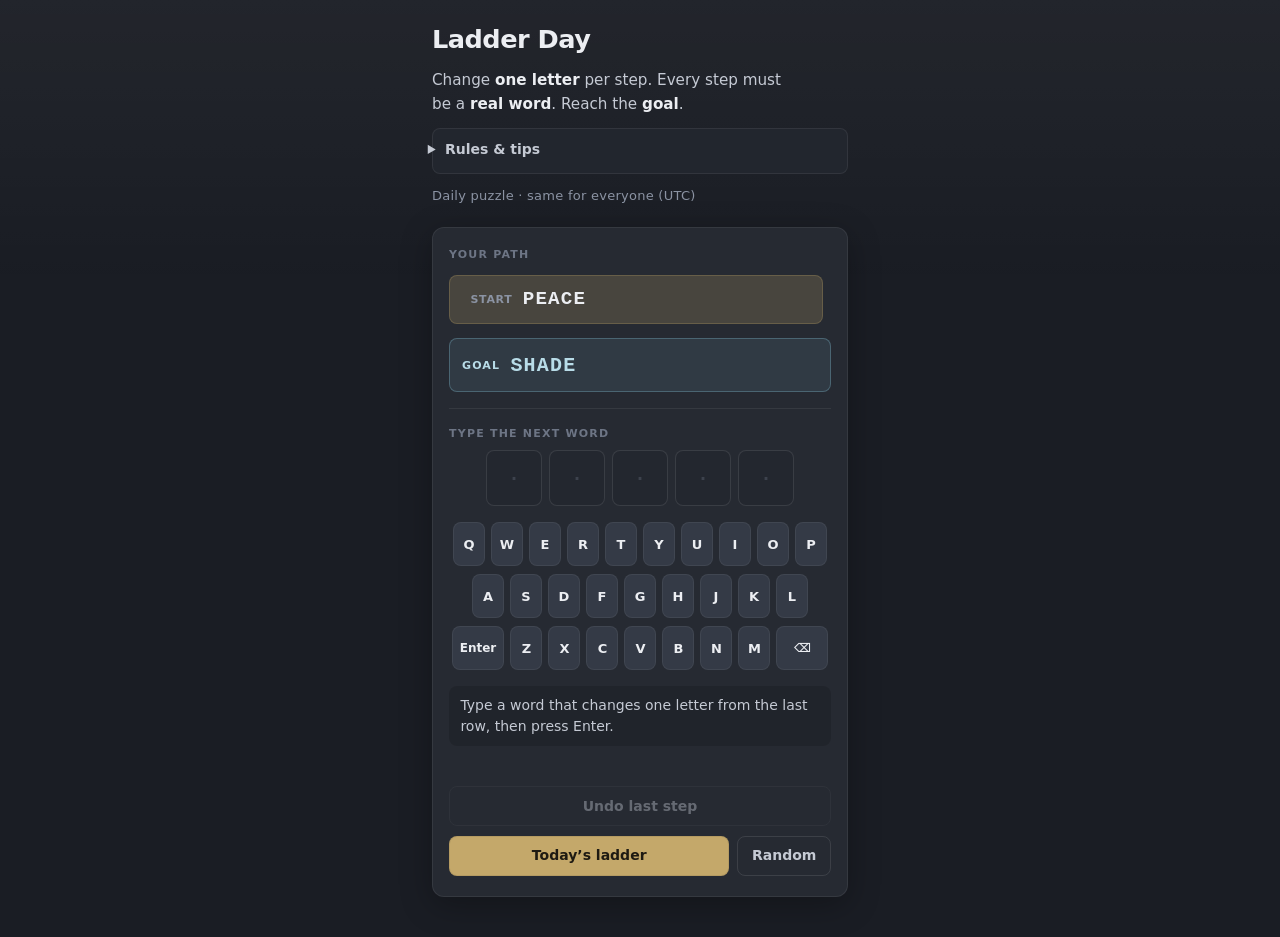
==== ladderday/index.html @ f809f384 "ladderday" ====
<!DOCTYPE html>
<html lang="en">
  <head>
    <meta charset="UTF-8" />
    <meta name="viewport" content="width=device-width, initial-scale=1" />
    <meta
      name="description"
      content="Ladder Day: change one letter at a time from a start word to a goal word — every step must be a real word."
    />
    <title>Ladder Day</title>
    <link rel="stylesheet" href="css/style.css" />
  </head>
  <body>
    <main>
      <header class="page-header">
        <h1>Ladder Day</h1>
        <p class="lede">Change <strong>one letter</strong> per step. Every step must be a <strong>real word</strong>. Reach the <strong>goal</strong>.</p>
        <details class="rules-details">
          <summary>Rules &amp; tips</summary>
          <ul>
            <li>Each new word must differ from the one above in <strong>exactly one</strong> position.</li>
            <li>Words must appear in this site’s word list (Enter checks that).</li>
            <li>You can’t reuse a word already in your ladder. Use <strong>Undo</strong> if you need to back up.</li>
          </ul>
        </details>
        <p id="mode-label" class="mode" aria-live="polite"></p>
      </header>

      <section class="panel" aria-label="Ladder puzzle">
        <div class="panel-section">
          <h2 class="section-label">Your path</h2>
          <div id="ladder-rows" class="ladder-rows" aria-label="Words played so far"></div>
        </div>

        <div id="goal-banner" class="goal-banner" aria-label="Goal word"></div>

        <div class="panel-section input-section">
          <h2 class="section-label">Type the next word</h2>
          <div id="current-row" class="row current-wrap" role="group" aria-label="Current typing"></div>
          <div id="keyboard" class="keyboard" aria-label="On-screen keyboard"></div>
        </div>

        <p id="status" class="status" role="status" aria-live="polite"></p>
        <p id="par-note" class="par-note" aria-live="polite"></p>

        <div class="actions">
          <button type="button" id="btn-undo" class="secondary">Undo last step</button>
          <div class="actions-row">
            <button type="button" id="btn-today" class="primary">Today’s ladder</button>
            <button type="button" id="btn-practice" class="secondary tight">Random</button>
          </div>
        </div>
      </section>
    </main>
    <script type="module" src="js/app.js"></script>
  </body>
</html>
---- ladderday/css/style.css ----
:root {
  /* Calmer, paper-on-desk feel — less pure black, less neon */
  --bg: #1a1d24;
  --bg-elevated: #22262e;
  --panel: #262a32;
  --panel-border: rgba(255, 255, 255, 0.07);
  --text: #eceef2;
  --text-soft: #c5cad4;
  --muted: #8b93a3;
  --muted-faint: #6d7585;
  --accent: #c4a86a;
  --accent-hover: #d4b87a;
  --accent-muted: rgba(196, 168, 106, 0.22);
  --goal-bg: rgba(125, 180, 200, 0.12);
  --goal-border: rgba(125, 180, 200, 0.35);
  --goal-text: #b8dce8;
  --success: #8fd4a2;
  --row-stripe: rgba(255, 255, 255, 0.03);
  --cell-border: rgba(255, 255, 255, 0.1);
  --cell-fill: #2e333d;
  --cell-empty: #23272f;
  --key-bg: #343a46;
  --key-bg-hover: #3d4452;
  --font: system-ui, -apple-system, "Segoe UI", Roboto, "Helvetica Neue", Arial, sans-serif;
  --mono: "SF Mono", ui-monospace, "Cascadia Code", "Source Code Pro", monospace;
  --radius: 12px;
  --radius-sm: 8px;
  --shadow: 0 8px 32px rgba(0, 0, 0, 0.28);
}

*,
*::before,
*::after {
  box-sizing: border-box;
}

html {
  -webkit-text-size-adjust: 100%;
}

body {
  margin: 0;
  min-height: 100vh;
  min-height: 100dvh;
  font-family: var(--font);
  font-size: 1rem;
  line-height: 1.55;
  background: var(--bg);
  color: var(--text);
  padding-bottom: env(safe-area-inset-bottom, 0);
}

/* Subtle top wash only — easier on eyes than a strong radial */
body::before {
  content: "";
  position: fixed;
  inset: 0;
  background: linear-gradient(180deg, rgba(255, 255, 255, 0.04) 0%, transparent 32%);
  pointer-events: none;
  z-index: -1;
}

body.game-won .status {
  color: var(--success);
  font-weight: 600;
}

main {
  max-width: 28rem;
  margin: 0 auto;
  padding: 1.25rem max(1rem, env(safe-area-inset-left)) 2.5rem max(1rem, env(safe-area-inset-right));
}

.page-header {
  margin-bottom: 1.35rem;
}

.page-header h1 {
  font-size: clamp(1.35rem, 4vw, 1.6rem);
  font-weight: 700;
  letter-spacing: -0.02em;
  margin: 0 0 0.5rem;
  color: var(--text);
}

.lede {
  margin: 0;
  font-size: 0.95rem;
  color: var(--text-soft);
  line-height: 1.6;
  max-width: 38ch;
}

.lede strong {
  color: var(--text);
  font-weight: 600;
}

.rules-details {
  margin-top: 0.75rem;
  border-radius: var(--radius-sm);
  border: 1px solid var(--panel-border);
  background: var(--bg-elevated);
  padding: 0.35rem 0.75rem 0.5rem;
  font-size: 0.875rem;
  color: var(--muted);
}

.rules-details summary {
  cursor: pointer;
  font-weight: 600;
  color: var(--text-soft);
  padding: 0.25rem 0;
  list-style-position: outside;
}

.rules-details summary:hover {
  color: var(--text);
}

.rules-details[open] summary {
  margin-bottom: 0.35rem;
  border-bottom: 1px solid var(--panel-border);
  padding-bottom: 0.45rem;
}

.rules-details ul {
  margin: 0.4rem 0 0.35rem;
  padding-left: 1.15rem;
  line-height: 1.55;
}

.rules-details li {
  margin-bottom: 0.35rem;
}

.rules-details strong {
  color: var(--text-soft);
  font-weight: 600;
}

.mode {
  margin: 0.75rem 0 0;
  font-size: 0.8125rem;
  color: var(--muted);
  font-weight: 500;
  letter-spacing: 0.02em;
}

.panel {
  background: var(--panel);
  border-radius: var(--radius);
  padding: 1.1rem 1rem 1.25rem;
  border: 1px solid var(--panel-border);
  box-shadow: var(--shadow);
}

.panel-section {
  margin-bottom: 0.25rem;
}

.panel-section + .goal-banner {
  margin-top: 0.5rem;
}

.section-label {
  margin: 0 0 0.5rem;
  font-size: 0.6875rem;
  font-weight: 600;
  text-transform: uppercase;
  letter-spacing: 0.11em;
  color: var(--muted-faint);
}

.ladder-rows {
  display: flex;
  flex-direction: column;
  gap: 4px;
  max-height: min(42vh, 16rem);
  overflow-y: auto;
  padding: 4px 2px 6px 0;
  scrollbar-gutter: stable;
  -webkit-overflow-scrolling: touch;
}

.ladder-rows::-webkit-scrollbar {
  width: 6px;
}
.ladder-rows::-webkit-scrollbar-thumb {
  background: rgba(255, 255, 255, 0.12);
  border-radius: 4px;
}

.ladder-row {
  display: grid;
  grid-template-columns: 3.25rem 1fr;
  align-items: center;
  gap: 0.65rem;
  padding: 0.55rem 0.65rem;
  border-radius: var(--radius-sm);
  background: var(--row-stripe);
  border: 1px solid transparent;
}

.ladder-row:nth-child(even) {
  background: rgba(255, 255, 255, 0.02);
}

.ladder-row.start-row {
  border-color: rgba(196, 168, 106, 0.25);
  background: var(--accent-muted);
}

.row-label {
  font-size: 0.6875rem;
  font-weight: 600;
  text-transform: uppercase;
  letter-spacing: 0.06em;
  color: var(--muted);
  text-align: right;
}

.row-word {
  font-family: var(--mono);
  font-weight: 600;
  font-size: clamp(1.05rem, 3.8vw, 1.2rem);
  letter-spacing: 0.06em;
  color: var(--text);
  font-variant-numeric: tabular-nums;
}

.goal-banner {
  display: grid;
  grid-template-columns: auto 1fr;
  align-items: center;
  gap: 0.65rem;
  margin-bottom: 1rem;
  padding: 0.65rem 0.75rem;
  border-radius: var(--radius-sm);
  background: var(--goal-bg);
  border: 1px solid var(--goal-border);
}

.goal-banner.hidden {
  display: none;
}

.goal-label {
  font-size: 0.6875rem;
  text-transform: uppercase;
  letter-spacing: 0.1em;
  color: var(--goal-text);
  font-weight: 700;
}

.goal-word {
  font-family: var(--mono);
  font-weight: 700;
  font-size: clamp(1.1rem, 3.8vw, 1.25rem);
  letter-spacing: 0.06em;
  color: var(--goal-text);
}

.input-section {
  margin-top: 0.25rem;
  padding-top: 1rem;
  border-top: 1px solid var(--panel-border);
}

.row {
  display: flex;
  gap: 7px;
  justify-content: center;
  flex-wrap: nowrap;
}

.cell {
  width: clamp(48px, 11vw, 56px);
  height: clamp(48px, 11vw, 56px);
  border-radius: var(--radius-sm);
  border: 1px solid var(--cell-border);
  display: flex;
  align-items: center;
  justify-content: center;
  font-family: var(--mono);
  font-size: clamp(1.05rem, 4vw, 1.3rem);
  font-weight: 600;
  text-transform: uppercase;
  user-select: none;
  background: var(--cell-fill);
  color: var(--text);
}

.cell.empty {
  background: var(--cell-empty);
  color: var(--muted-faint);
}

.cell.empty::after {
  content: "·";
  font-size: 1.25rem;
  opacity: 0.35;
}

.keyboard {
  margin-top: 1rem;
  display: flex;
  flex-direction: column;
  gap: 8px;
}

.kbd-row {
  display: flex;
  gap: 6px;
  justify-content: center;
  flex-wrap: wrap;
}

.kbd-key {
  min-width: 2rem;
  min-height: 2.75rem;
  padding: 0 0.45rem;
  border: 1px solid rgba(255, 255, 255, 0.06);
  border-radius: var(--radius-sm);
  background: var(--key-bg);
  color: var(--text);
  font-family: var(--font);
  font-size: 0.8125rem;
  font-weight: 600;
  cursor: pointer;
  text-transform: uppercase;
}

.kbd-key:hover {
  background: var(--key-bg-hover);
}

.kbd-key:focus {
  outline: none;
}

.kbd-key:focus-visible {
  outline: 2px solid var(--accent);
  outline-offset: 2px;
}

.kbd-key:active {
  transform: translateY(1px);
}

.kbd-key.wide {
  min-width: 3.25rem;
  font-size: 0.75rem;
  text-transform: none;
}

@media (prefers-reduced-motion: reduce) {
  .kbd-key:active {
    transform: none;
  }
}

.status {
  min-height: 2.75rem;
  margin: 1rem 0 0;
  padding: 0.5rem 0.65rem;
  font-size: 0.875rem;
  line-height: 1.5;
  color: var(--text-soft);
  background: rgba(0, 0, 0, 0.15);
  border-radius: var(--radius-sm);
  border: 1px solid transparent;
}

.par-note {
  margin: 0.5rem 0 0;
  font-size: 0.8125rem;
  color: var(--muted);
  min-height: 1.25em;
  line-height: 1.45;
}

.actions {
  display: flex;
  flex-direction: column;
  gap: 10px;
  margin-top: 1rem;
}

.actions-row {
  display: flex;
  gap: 8px;
}

.actions-row .primary {
  flex: 1;
}

.actions button {
  padding: 0.65rem 0.85rem;
  border-radius: var(--radius-sm);
  border: 1px solid transparent;
  font-family: var(--font);
  font-weight: 600;
  font-size: 0.875rem;
  cursor: pointer;
  line-height: 1.2;
}

.actions button.primary {
  background: var(--accent);
  color: #1e1a12;
  border-color: rgba(0, 0, 0, 0.08);
}

.actions button.primary:hover {
  background: var(--accent-hover);
}

.actions button.secondary {
  background: transparent;
  color: var(--text-soft);
  border-color: var(--cell-border);
}

.actions button.secondary:hover {
  background: rgba(255, 255, 255, 0.05);
  color: var(--text);
}

.actions button.secondary.tight {
  flex: 0 0 auto;
  min-width: 5.5rem;
}

.actions button:focus-visible {
  outline: 2px solid var(--goal-text);
  outline-offset: 2px;
}

.actions button:disabled {
  opacity: 0.4;
  cursor: not-allowed;
}
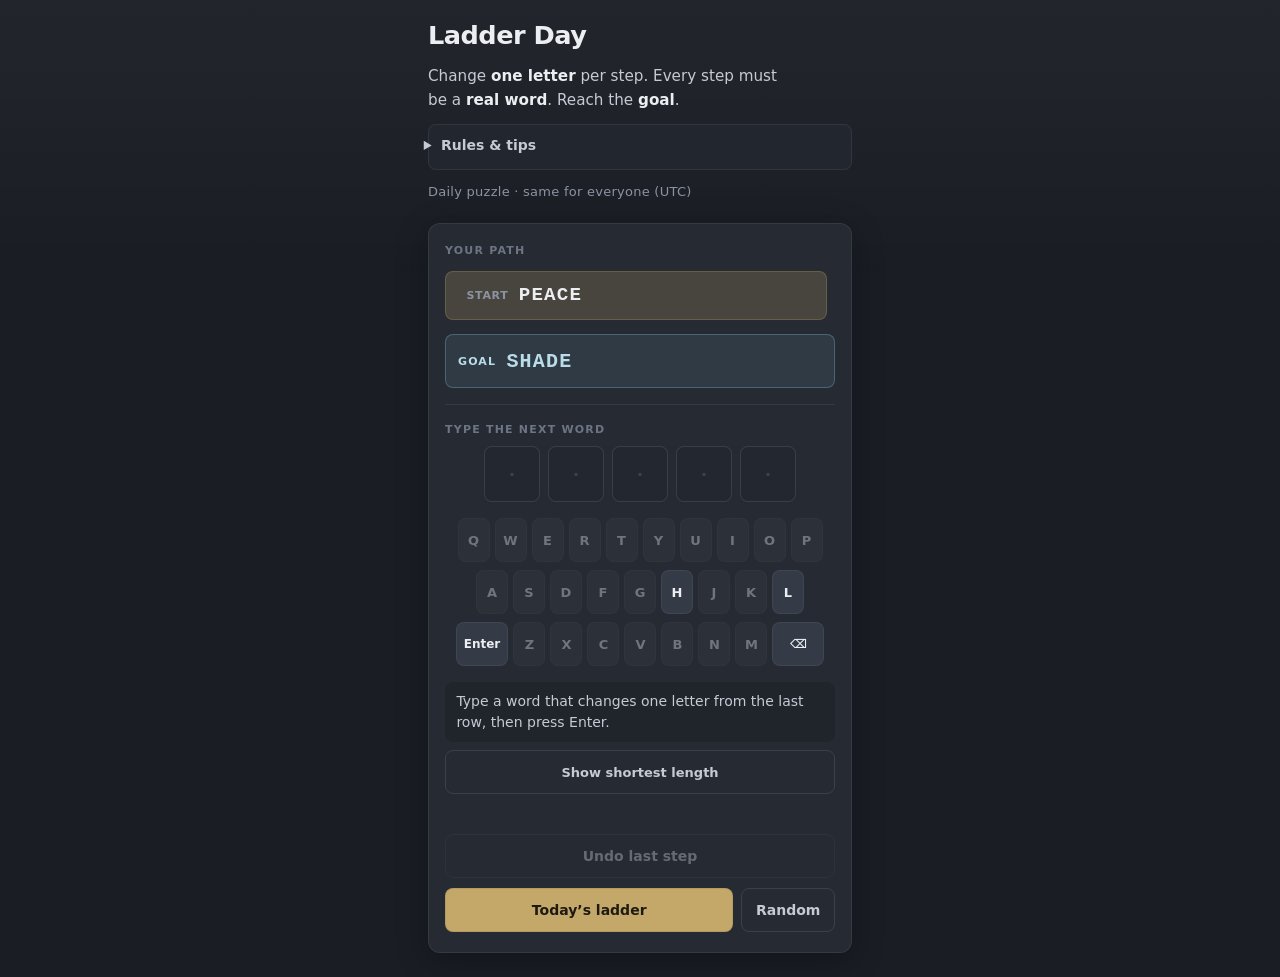
==== commit b9a42f3f: "Improve Ladder Day UX and mobile layout. Add status tones, goal banner on win, ladder auto-scroll, H" ====
--- a/ladderday/index.html
+++ b/ladderday/index.html
@@ -2,7 +2,12 @@
 <html lang="en">
   <head>
     <meta charset="UTF-8" />
-    <meta name="viewport" content="width=device-width, initial-scale=1" />
+    <meta
+      name="viewport"
+      content="width=device-width, initial-scale=1, viewport-fit=cover"
+    />
+    <meta name="theme-color" content="#1a1d24" />
+    <meta name="color-scheme" content="dark" />
     <meta
       name="description"
       content="Ladder Day: change one letter at a time from a start word to a goal word — every step must be a real word."
@@ -35,15 +40,20 @@
         <div id="goal-banner" class="goal-banner" aria-label="Goal word"></div>
 
         <div class="panel-section input-section">
-          <h2 class="section-label">Type the next word</h2>
+          <h2 id="typing-heading" class="section-label" tabindex="-1">Type the next word</h2>
           <div id="current-row" class="row current-wrap" role="group" aria-label="Current typing"></div>
           <div id="keyboard" class="keyboard" aria-label="On-screen keyboard"></div>
         </div>
 
         <p id="status" class="status" role="status" aria-live="polite"></p>
+
+        <div class="par-hint-row">
+          <button type="button" id="btn-par-hint" class="ghost-btn">Show shortest length</button>
+        </div>
         <p id="par-note" class="par-note" aria-live="polite"></p>
 
         <div class="actions">
+          <button type="button" id="btn-copy" class="secondary hidden">Copy result</button>
           <button type="button" id="btn-undo" class="secondary">Undo last step</button>
           <div class="actions-row">
             <button type="button" id="btn-today" class="primary">Today’s ladder</button>
--- a/ladderday/css/style.css
+++ b/ladderday/css/style.css
@@ -15,6 +15,11 @@
   --goal-border: rgba(125, 180, 200, 0.35);
   --goal-text: #b8dce8;
   --success: #8fd4a2;
+  --success-muted: rgba(143, 212, 162, 0.18);
+  --error: #f0a0a8;
+  --error-muted: rgba(240, 160, 168, 0.12);
+  --progress: #9ec5f0;
+  --progress-muted: rgba(158, 197, 240, 0.14);
   --row-stripe: rgba(255, 255, 255, 0.03);
   --cell-border: rgba(255, 255, 255, 0.1);
   --cell-fill: #2e333d;
@@ -36,6 +41,7 @@
 
 html {
   -webkit-text-size-adjust: 100%;
+  text-size-adjust: 100%;
 }
 
 body {
@@ -48,6 +54,9 @@
   background: var(--bg);
   color: var(--text);
   padding-bottom: env(safe-area-inset-bottom, 0);
+  overflow-x: hidden;
+  -webkit-tap-highlight-color: rgba(255, 255, 255, 0.06);
+  color-scheme: dark;
 }
 
 /* Subtle top wash only — easier on eyes than a strong radial */
@@ -60,15 +69,17 @@
   z-index: -1;
 }
 
-body.game-won .status {
-  color: var(--success);
-  font-weight: 600;
+body.game-won .input-section {
+  opacity: 0.58;
+  pointer-events: none;
 }
 
 main {
+  width: 100%;
   max-width: 28rem;
   margin: 0 auto;
-  padding: 1.25rem max(1rem, env(safe-area-inset-left)) 2.5rem max(1rem, env(safe-area-inset-right));
+  padding: max(1rem, env(safe-area-inset-top)) max(0.75rem, env(safe-area-inset-left))
+    max(1.5rem, env(safe-area-inset-bottom)) max(0.75rem, env(safe-area-inset-right));
 }
 
 .page-header {
@@ -153,6 +164,8 @@
   padding: 1.1rem 1rem 1.25rem;
   border: 1px solid var(--panel-border);
   box-shadow: var(--shadow);
+  width: 100%;
+  max-width: 100%;
 }
 
 .panel-section {
@@ -170,17 +183,29 @@
   text-transform: uppercase;
   letter-spacing: 0.11em;
   color: var(--muted-faint);
+}
+
+#typing-heading:focus {
+  outline: none;
+}
+
+#typing-heading:focus-visible {
+  outline: 2px solid var(--accent);
+  outline-offset: 3px;
+  border-radius: 4px;
 }
 
 .ladder-rows {
   display: flex;
   flex-direction: column;
   gap: 4px;
-  max-height: min(42vh, 16rem);
+  max-height: min(40vh, 16rem);
   overflow-y: auto;
+  overflow-x: hidden;
   padding: 4px 2px 6px 0;
   scrollbar-gutter: stable;
   -webkit-overflow-scrolling: touch;
+  overscroll-behavior: contain;
 }
 
 .ladder-rows::-webkit-scrollbar {
@@ -211,6 +236,11 @@
   background: var(--accent-muted);
 }
 
+.ladder-row--goal-done {
+  border-color: rgba(143, 212, 162, 0.35);
+  background: var(--success-muted);
+}
+
 .row-label {
   font-size: 0.6875rem;
   font-weight: 600;
@@ -227,11 +257,13 @@
   letter-spacing: 0.06em;
   color: var(--text);
   font-variant-numeric: tabular-nums;
+  overflow-wrap: anywhere;
+  min-width: 0;
 }
 
 .goal-banner {
   display: grid;
-  grid-template-columns: auto 1fr;
+  grid-template-columns: auto minmax(0, 1fr);
   align-items: center;
   gap: 0.65rem;
   margin-bottom: 1rem;
@@ -239,10 +271,24 @@
   border-radius: var(--radius-sm);
   background: var(--goal-bg);
   border: 1px solid var(--goal-border);
+  min-width: 0;
 }
 
 .goal-banner.hidden {
   display: none;
+}
+
+.goal-banner--done {
+  background: var(--success-muted);
+  border-color: rgba(143, 212, 162, 0.45);
+}
+
+.goal-banner--done .goal-label {
+  color: var(--success);
+}
+
+.goal-banner--done .goal-word {
+  color: var(--text);
 }
 
 .goal-label {
@@ -259,6 +305,8 @@
   font-size: clamp(1.1rem, 3.8vw, 1.25rem);
   letter-spacing: 0.06em;
   color: var(--goal-text);
+  overflow-wrap: anywhere;
+  min-width: 0;
 }
 
 .input-section {
@@ -269,21 +317,28 @@
 
 .row {
   display: flex;
-  gap: 7px;
+  width: 100%;
+  max-width: 100%;
+  gap: clamp(4px, 1.8vw, 8px);
   justify-content: center;
   flex-wrap: nowrap;
+  box-sizing: border-box;
 }
 
 .cell {
-  width: clamp(48px, 11vw, 56px);
-  height: clamp(48px, 11vw, 56px);
+  flex: 1 1 0;
+  min-width: 0;
+  width: 0;
+  aspect-ratio: 1;
+  max-width: 3.5rem;
+  max-height: 3.5rem;
   border-radius: var(--radius-sm);
   border: 1px solid var(--cell-border);
   display: flex;
   align-items: center;
   justify-content: center;
   font-family: var(--mono);
-  font-size: clamp(1.05rem, 4vw, 1.3rem);
+  font-size: clamp(0.95rem, 5.2vw, 1.25rem);
   font-weight: 600;
   text-transform: uppercase;
   user-select: none;
@@ -300,6 +355,12 @@
   content: "·";
   font-size: 1.25rem;
   opacity: 0.35;
+}
+
+.cell--diff {
+  border-color: rgba(240, 160, 168, 0.55);
+  background: var(--error-muted);
+  color: var(--error);
 }
 
 .keyboard {
@@ -307,28 +368,35 @@
   display: flex;
   flex-direction: column;
   gap: 8px;
+  width: 100%;
+  max-width: 100%;
 }
 
 .kbd-row {
   display: flex;
-  gap: 6px;
+  gap: 5px;
   justify-content: center;
-  flex-wrap: wrap;
+  flex-wrap: nowrap;
+  width: 100%;
+  max-width: 100%;
 }
 
 .kbd-key {
-  min-width: 2rem;
+  flex: 1 1 1.5rem;
+  min-width: 0;
+  max-width: 2.65rem;
   min-height: 2.75rem;
-  padding: 0 0.45rem;
+  padding: 0 0.2rem;
   border: 1px solid rgba(255, 255, 255, 0.06);
   border-radius: var(--radius-sm);
   background: var(--key-bg);
   color: var(--text);
   font-family: var(--font);
-  font-size: 0.8125rem;
+  font-size: clamp(0.7rem, 3.2vw, 0.8125rem);
   font-weight: 600;
   cursor: pointer;
   text-transform: uppercase;
+  touch-action: manipulation;
 }
 
 .kbd-key:hover {
@@ -349,15 +417,20 @@
 }
 
 .kbd-key.wide {
-  min-width: 3.25rem;
-  font-size: 0.75rem;
+  flex: 1.35 1 3rem;
+  max-width: 4.5rem;
+  min-width: 2.75rem;
+  font-size: clamp(0.65rem, 2.8vw, 0.75rem);
   text-transform: none;
 }
 
-@media (prefers-reduced-motion: reduce) {
-  .kbd-key:active {
-    transform: none;
-  }
+.kbd-key--dim {
+  opacity: 0.38;
+  cursor: default;
+}
+
+.kbd-key--dim:hover {
+  background: var(--key-bg);
 }
 
 .status {
@@ -370,6 +443,63 @@
   background: rgba(0, 0, 0, 0.15);
   border-radius: var(--radius-sm);
   border: 1px solid transparent;
+  transition:
+    color 0.15s ease,
+    background 0.15s ease,
+    border-color 0.15s ease;
+}
+
+.status--error {
+  color: var(--error);
+  background: var(--error-muted);
+  border-color: rgba(240, 160, 168, 0.25);
+  font-weight: 500;
+}
+
+.status--success {
+  color: var(--success);
+  background: var(--success-muted);
+  border-color: rgba(143, 212, 162, 0.28);
+  font-weight: 600;
+}
+
+.status--progress {
+  color: var(--progress);
+  background: var(--progress-muted);
+  border-color: rgba(158, 197, 240, 0.22);
+}
+
+.par-hint-row {
+  margin-top: 0.5rem;
+}
+
+.ghost-btn {
+  display: inline-flex;
+  align-items: center;
+  justify-content: center;
+  width: 100%;
+  max-width: 100%;
+  min-height: 2.75rem;
+  padding: 0.5rem 0.75rem;
+  font-family: var(--font);
+  font-size: 0.8125rem;
+  font-weight: 600;
+  color: var(--text-soft);
+  background: transparent;
+  border: 1px solid var(--cell-border);
+  border-radius: var(--radius-sm);
+  cursor: pointer;
+  touch-action: manipulation;
+}
+
+.ghost-btn:hover:not(:disabled) {
+  background: rgba(255, 255, 255, 0.06);
+  color: var(--text);
+}
+
+.ghost-btn:disabled {
+  opacity: 0.55;
+  cursor: default;
 }
 
 .par-note {
@@ -380,6 +510,10 @@
   line-height: 1.45;
 }
 
+.hidden {
+  display: none !important;
+}
+
 .actions {
   display: flex;
   flex-direction: column;
@@ -405,6 +539,8 @@
   font-size: 0.875rem;
   cursor: pointer;
   line-height: 1.2;
+  min-height: 2.75rem;
+  touch-action: manipulation;
 }
 
 .actions button.primary {
@@ -431,6 +567,7 @@
 .actions button.secondary.tight {
   flex: 0 0 auto;
   min-width: 5.5rem;
+  min-height: 2.75rem;
 }
 
 .actions button:focus-visible {
@@ -442,3 +579,84 @@
   opacity: 0.4;
   cursor: not-allowed;
 }
+
+@media (min-width: 520px) {
+  .kbd-row {
+    flex-wrap: wrap;
+    justify-content: center;
+    width: auto;
+    max-width: none;
+  }
+
+  .kbd-key {
+    flex: 0 0 auto;
+    min-width: 2rem;
+    max-width: none;
+    width: auto;
+    padding: 0 0.45rem;
+    font-size: 0.8125rem;
+  }
+
+  .kbd-key.wide {
+    flex: 0 0 auto;
+    min-width: 3.25rem;
+    max-width: none;
+    font-size: 0.75rem;
+  }
+}
+
+@media (prefers-reduced-motion: reduce) {
+  .kbd-key:active {
+    transform: none;
+  }
+
+  .status {
+    transition: none;
+  }
+}
+
+/* Phones: more vertical room for ladder, slightly tighter chrome */
+@media (max-width: 480px) {
+  .ladder-rows {
+    max-height: min(36vh, 15rem);
+  }
+
+  .panel {
+    padding: 0.95rem 0.65rem 1.1rem;
+    border-radius: 10px;
+  }
+
+  .lede {
+    max-width: none;
+  }
+
+  .par-note {
+    font-size: 0.8rem;
+  }
+}
+
+/* Very narrow: keep keys on one row without overflow */
+@media (max-width: 360px) {
+  .kbd-row {
+    gap: 3px;
+  }
+
+  .kbd-key {
+    max-width: 2.35rem;
+    min-height: 2.5rem;
+    font-size: 0.68rem;
+  }
+
+  .kbd-key.wide {
+    min-width: 2.35rem;
+    max-width: 3.75rem;
+    font-size: 0.6rem;
+    padding: 0 0.15rem;
+  }
+
+  .ladder-row {
+    grid-template-columns: 2.85rem 1fr;
+    gap: 0.45rem;
+    padding: 0.5rem 0.45rem;
+  }
+}
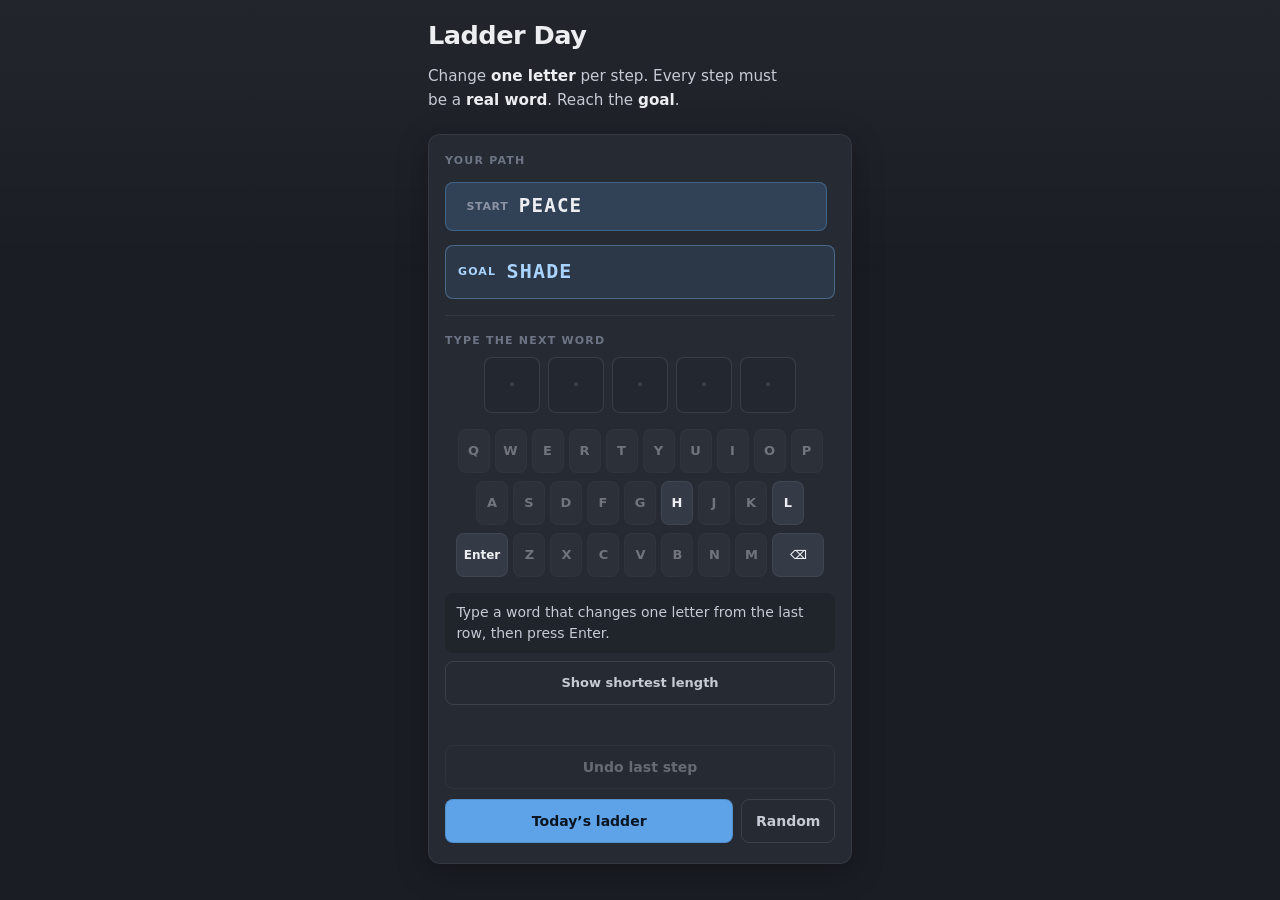
==== commit 58edf997: "Simplify Ladder Day header and switch to a blue accent. Drop Rules & tips and the daily/practice mod" ====
--- a/ladderday/index.html
+++ b/ladderday/index.html
@@ -6,7 +6,7 @@
       name="viewport"
       content="width=device-width, initial-scale=1, viewport-fit=cover"
     />
-    <meta name="theme-color" content="#1a1d24" />
+    <meta name="theme-color" content="#1e2d42" />
     <meta name="color-scheme" content="dark" />
     <meta
       name="description"
@@ -20,15 +20,6 @@
       <header class="page-header">
         <h1>Ladder Day</h1>
         <p class="lede">Change <strong>one letter</strong> per step. Every step must be a <strong>real word</strong>. Reach the <strong>goal</strong>.</p>
-        <details class="rules-details">
-          <summary>Rules &amp; tips</summary>
-          <ul>
-            <li>Each new word must differ from the one above in <strong>exactly one</strong> position.</li>
-            <li>Words must appear in this site’s word list (Enter checks that).</li>
-            <li>You can’t reuse a word already in your ladder. Use <strong>Undo</strong> if you need to back up.</li>
-          </ul>
-        </details>
-        <p id="mode-label" class="mode" aria-live="polite"></p>
       </header>
 
       <section class="panel" aria-label="Ladder puzzle">
--- a/ladderday/css/style.css
+++ b/ladderday/css/style.css
@@ -8,18 +8,19 @@
   --text-soft: #c5cad4;
   --muted: #8b93a3;
   --muted-faint: #6d7585;
-  --accent: #c4a86a;
-  --accent-hover: #d4b87a;
-  --accent-muted: rgba(196, 168, 106, 0.22);
-  --goal-bg: rgba(125, 180, 200, 0.12);
-  --goal-border: rgba(125, 180, 200, 0.35);
-  --goal-text: #b8dce8;
+  --accent: #5ea3e8;
+  --accent-hover: #7ab8f5;
+  --accent-muted: rgba(94, 163, 232, 0.2);
+  --accent-ink: #0a1522;
+  --goal-bg: rgba(94, 163, 232, 0.12);
+  --goal-border: rgba(122, 184, 245, 0.38);
+  --goal-text: #a8d4ff;
   --success: #8fd4a2;
   --success-muted: rgba(143, 212, 162, 0.18);
   --error: #f0a0a8;
   --error-muted: rgba(240, 160, 168, 0.12);
-  --progress: #9ec5f0;
-  --progress-muted: rgba(158, 197, 240, 0.14);
+  --progress: #b8d9ff;
+  --progress-muted: rgba(122, 184, 245, 0.16);
   --row-stripe: rgba(255, 255, 255, 0.03);
   --cell-border: rgba(255, 255, 255, 0.1);
   --cell-fill: #2e333d;
@@ -107,57 +108,6 @@
   font-weight: 600;
 }
 
-.rules-details {
-  margin-top: 0.75rem;
-  border-radius: var(--radius-sm);
-  border: 1px solid var(--panel-border);
-  background: var(--bg-elevated);
-  padding: 0.35rem 0.75rem 0.5rem;
-  font-size: 0.875rem;
-  color: var(--muted);
-}
-
-.rules-details summary {
-  cursor: pointer;
-  font-weight: 600;
-  color: var(--text-soft);
-  padding: 0.25rem 0;
-  list-style-position: outside;
-}
-
-.rules-details summary:hover {
-  color: var(--text);
-}
-
-.rules-details[open] summary {
-  margin-bottom: 0.35rem;
-  border-bottom: 1px solid var(--panel-border);
-  padding-bottom: 0.45rem;
-}
-
-.rules-details ul {
-  margin: 0.4rem 0 0.35rem;
-  padding-left: 1.15rem;
-  line-height: 1.55;
-}
-
-.rules-details li {
-  margin-bottom: 0.35rem;
-}
-
-.rules-details strong {
-  color: var(--text-soft);
-  font-weight: 600;
-}
-
-.mode {
-  margin: 0.75rem 0 0;
-  font-size: 0.8125rem;
-  color: var(--muted);
-  font-weight: 500;
-  letter-spacing: 0.02em;
-}
-
 .panel {
   background: var(--panel);
   border-radius: var(--radius);
@@ -232,7 +182,7 @@
 }
 
 .ladder-row.start-row {
-  border-color: rgba(196, 168, 106, 0.25);
+  border-color: rgba(94, 163, 232, 0.35);
   background: var(--accent-muted);
 }
 
@@ -545,8 +495,8 @@
 
 .actions button.primary {
   background: var(--accent);
-  color: #1e1a12;
-  border-color: rgba(0, 0, 0, 0.08);
+  color: var(--accent-ink);
+  border-color: rgba(0, 0, 0, 0.12);
 }
 
 .actions button.primary:hover {
@@ -571,7 +521,7 @@
 }
 
 .actions button:focus-visible {
-  outline: 2px solid var(--goal-text);
+  outline: 2px solid var(--accent);
   outline-offset: 2px;
 }
 
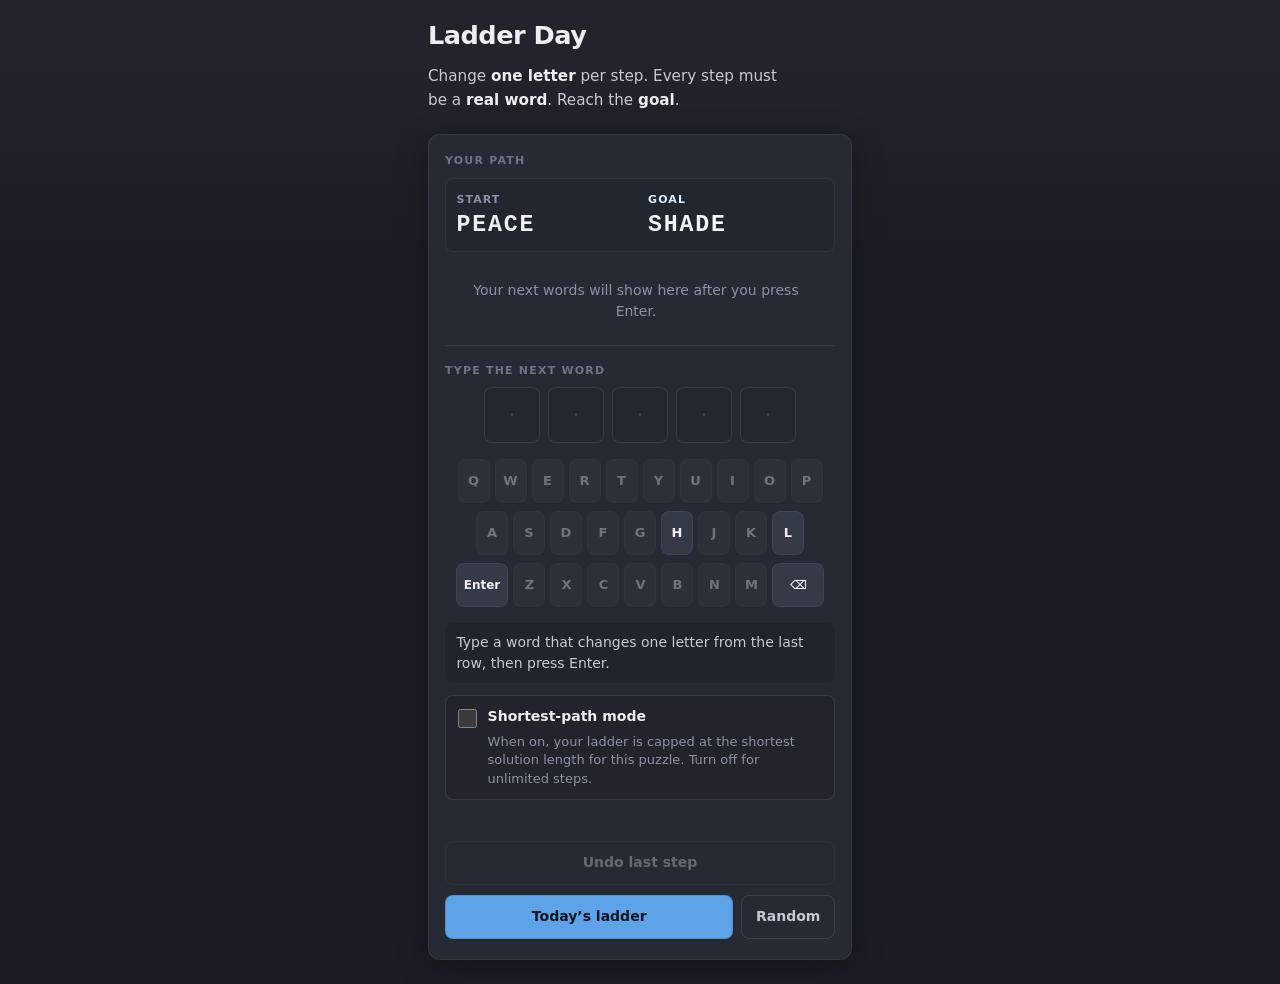
==== commit dfb254d9: "Ladder Day: shortest-path mode toggle and anchor layout. Replace the par hint with optional strict p" ====
--- a/ladderday/index.html
+++ b/ladderday/index.html
@@ -25,10 +25,9 @@
       <section class="panel" aria-label="Ladder puzzle">
         <div class="panel-section">
           <h2 class="section-label">Your path</h2>
-          <div id="ladder-rows" class="ladder-rows" aria-label="Words played so far"></div>
+          <div id="puzzle-anchors" class="puzzle-anchors" aria-label="Start and goal words"></div>
+          <div id="ladder-rows" class="ladder-rows" aria-label="Words played after the start word"></div>
         </div>
-
-        <div id="goal-banner" class="goal-banner" aria-label="Goal word"></div>
 
         <div class="panel-section input-section">
           <h2 id="typing-heading" class="section-label" tabindex="-1">Type the next word</h2>
@@ -38,9 +37,14 @@
 
         <p id="status" class="status" role="status" aria-live="polite"></p>
 
-        <div class="par-hint-row">
-          <button type="button" id="btn-par-hint" class="ghost-btn">Show shortest length</button>
+        <div class="strict-toggle-row">
+          <input type="checkbox" id="strict-shortest" class="strict-toggle-input" />
+          <label for="strict-shortest" class="strict-toggle-label">
+            <span class="strict-toggle-title">Shortest-path mode</span>
+            <span class="strict-toggle-hint">When on, your ladder is capped at the shortest solution length for this puzzle. Turn off for unlimited steps.</span>
+          </label>
         </div>
+
         <p id="par-note" class="par-note" aria-live="polite"></p>
 
         <div class="actions">
--- a/ladderday/css/style.css
+++ b/ladderday/css/style.css
@@ -14,7 +14,7 @@
   --accent-ink: #0a1522;
   --goal-bg: rgba(94, 163, 232, 0.12);
   --goal-border: rgba(122, 184, 245, 0.38);
-  --goal-text: #a8d4ff;
+  --goal-text: #dceeff;
   --success: #8fd4a2;
   --success-muted: rgba(143, 212, 162, 0.18);
   --error: #f0a0a8;
@@ -122,8 +122,63 @@
   margin-bottom: 0.25rem;
 }
 
-.panel-section + .goal-banner {
-  margin-top: 0.5rem;
+.puzzle-anchors {
+  display: grid;
+  grid-template-columns: 1fr 1fr;
+  gap: 0.65rem 1rem;
+  margin: 0 0 0.65rem;
+  padding: 0.75rem 0.65rem;
+  border-radius: var(--radius-sm);
+  background: var(--bg-elevated);
+  border: 1px solid var(--panel-border);
+}
+
+.puzzle-anchors--won {
+  border-color: rgba(143, 212, 162, 0.45);
+  background: var(--success-muted);
+}
+
+.puzzle-anchor {
+  display: flex;
+  flex-direction: column;
+  gap: 0.25rem;
+  min-width: 0;
+}
+
+.puzzle-anchor-label {
+  font-size: 0.6875rem;
+  font-weight: 700;
+  text-transform: uppercase;
+  letter-spacing: 0.1em;
+  color: var(--muted);
+}
+
+.puzzle-anchor-word {
+  font-family: var(--mono);
+  font-size: clamp(1.2rem, 5.5vw, 1.45rem);
+  font-weight: 700;
+  letter-spacing: 0.08em;
+  color: var(--text);
+  overflow-wrap: anywhere;
+  line-height: 1.2;
+}
+
+.puzzle-anchor--goal .puzzle-anchor-label {
+  color: var(--goal-text);
+}
+
+.puzzle-anchor--goal .puzzle-anchor-word {
+  color: #f0f7ff;
+}
+
+.puzzle-anchors--won .puzzle-anchor--goal .puzzle-anchor-label {
+  color: var(--success);
+}
+
+@media (max-width: 360px) {
+  .puzzle-anchors {
+    grid-template-columns: 1fr;
+  }
 }
 
 .section-label {
@@ -156,6 +211,16 @@
   scrollbar-gutter: stable;
   -webkit-overflow-scrolling: touch;
   overscroll-behavior: contain;
+  min-height: 2.5rem;
+}
+
+.ladder-empty {
+  margin: 0;
+  padding: 0.85rem 0.5rem;
+  text-align: center;
+  font-size: 0.875rem;
+  color: var(--muted);
+  line-height: 1.45;
 }
 
 .ladder-rows::-webkit-scrollbar {
@@ -181,7 +246,7 @@
   background: rgba(255, 255, 255, 0.02);
 }
 
-.ladder-row.start-row {
+.ladder-row--first-step {
   border-color: rgba(94, 163, 232, 0.35);
   background: var(--accent-muted);
 }
@@ -207,54 +272,6 @@
   letter-spacing: 0.06em;
   color: var(--text);
   font-variant-numeric: tabular-nums;
-  overflow-wrap: anywhere;
-  min-width: 0;
-}
-
-.goal-banner {
-  display: grid;
-  grid-template-columns: auto minmax(0, 1fr);
-  align-items: center;
-  gap: 0.65rem;
-  margin-bottom: 1rem;
-  padding: 0.65rem 0.75rem;
-  border-radius: var(--radius-sm);
-  background: var(--goal-bg);
-  border: 1px solid var(--goal-border);
-  min-width: 0;
-}
-
-.goal-banner.hidden {
-  display: none;
-}
-
-.goal-banner--done {
-  background: var(--success-muted);
-  border-color: rgba(143, 212, 162, 0.45);
-}
-
-.goal-banner--done .goal-label {
-  color: var(--success);
-}
-
-.goal-banner--done .goal-word {
-  color: var(--text);
-}
-
-.goal-label {
-  font-size: 0.6875rem;
-  text-transform: uppercase;
-  letter-spacing: 0.1em;
-  color: var(--goal-text);
-  font-weight: 700;
-}
-
-.goal-word {
-  font-family: var(--mono);
-  font-weight: 700;
-  font-size: clamp(1.1rem, 3.8vw, 1.25rem);
-  letter-spacing: 0.06em;
-  color: var(--goal-text);
   overflow-wrap: anywhere;
   min-width: 0;
 }
@@ -419,37 +436,50 @@
   border-color: rgba(158, 197, 240, 0.22);
 }
 
-.par-hint-row {
-  margin-top: 0.5rem;
-}
-
-.ghost-btn {
-  display: inline-flex;
-  align-items: center;
-  justify-content: center;
-  width: 100%;
-  max-width: 100%;
-  min-height: 2.75rem;
-  padding: 0.5rem 0.75rem;
-  font-family: var(--font);
-  font-size: 0.8125rem;
-  font-weight: 600;
-  color: var(--text-soft);
-  background: transparent;
+.strict-toggle-row {
+  margin-top: 0.75rem;
+  padding: 0.65rem 0.75rem;
+  background: rgba(0, 0, 0, 0.12);
   border: 1px solid var(--cell-border);
   border-radius: var(--radius-sm);
+  display: flex;
+  gap: 0.65rem;
+  align-items: flex-start;
+}
+
+.strict-toggle-input {
+  margin: 0.2rem 0 0;
+  width: 1.2rem;
+  height: 1.2rem;
+  flex-shrink: 0;
+  accent-color: var(--accent);
   cursor: pointer;
-  touch-action: manipulation;
-}
-
-.ghost-btn:hover:not(:disabled) {
-  background: rgba(255, 255, 255, 0.06);
-  color: var(--text);
-}
-
-.ghost-btn:disabled {
+}
+
+.strict-toggle-input:disabled {
+  cursor: default;
   opacity: 0.55;
-  cursor: default;
+}
+
+.strict-toggle-label {
+  cursor: pointer;
+  flex: 1;
+  min-width: 0;
+}
+
+.strict-toggle-title {
+  display: block;
+  font-size: 0.875rem;
+  font-weight: 600;
+  color: var(--text);
+}
+
+.strict-toggle-hint {
+  display: block;
+  margin-top: 0.3rem;
+  font-size: 0.8125rem;
+  line-height: 1.45;
+  color: var(--muted);
 }
 
 .par-note {
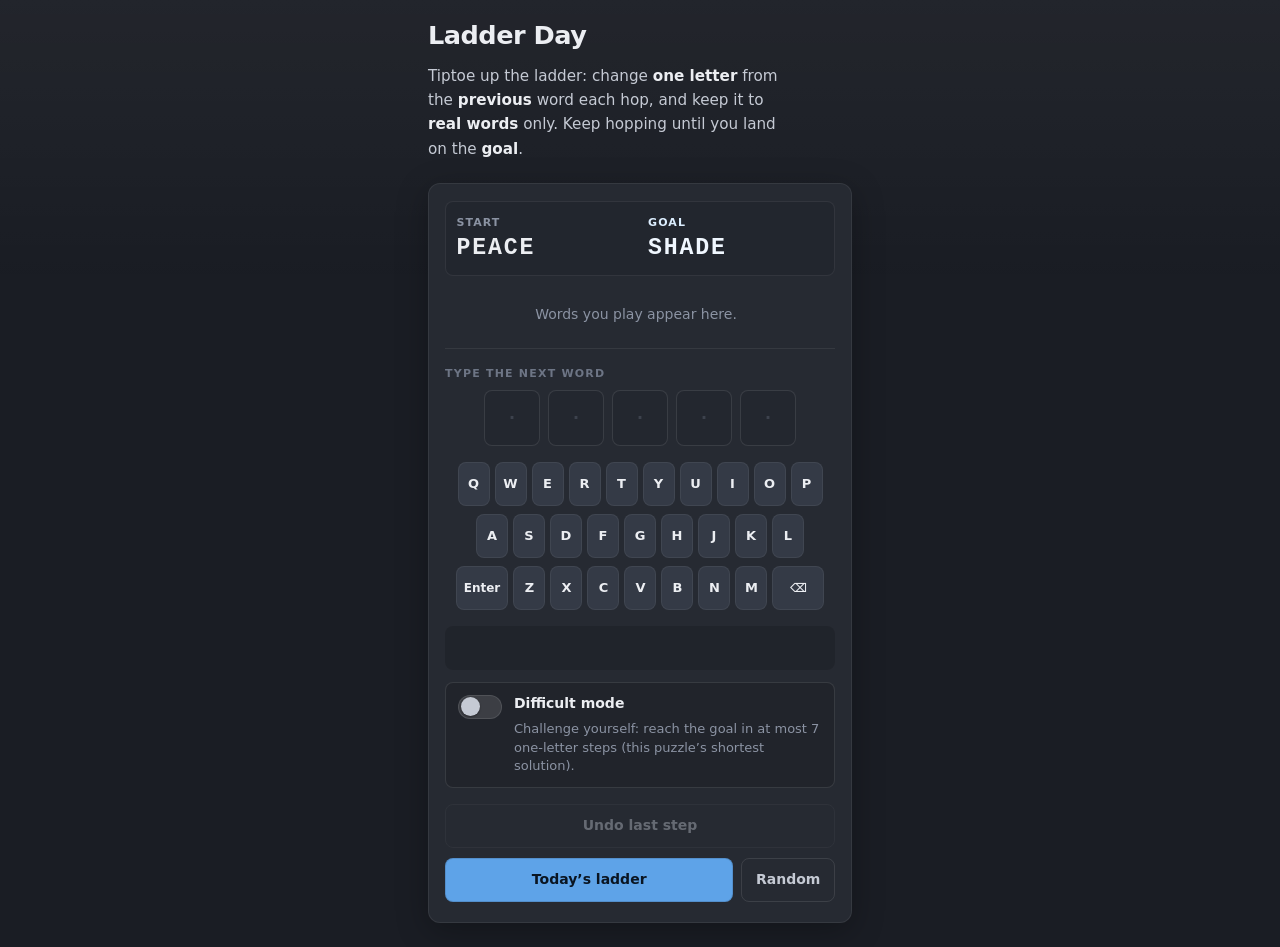
==== commit cc557fdf: "Ladder Day: difficult mode, mobile typing, and leaner chrome. Add a difficult-mode switch with clear" ====
--- a/ladderday/index.html
+++ b/ladderday/index.html
@@ -10,7 +10,7 @@
     <meta name="color-scheme" content="dark" />
     <meta
       name="description"
-      content="Ladder Day: change one letter at a time from a start word to a goal word — every step must be a real word."
+      content="Ladder Day: tweak one letter from the last word each hop — real words only — hop your way to the goal."
     />
     <title>Ladder Day</title>
     <link rel="stylesheet" href="css/style.css" />
@@ -19,33 +19,60 @@
     <main>
       <header class="page-header">
         <h1>Ladder Day</h1>
-        <p class="lede">Change <strong>one letter</strong> per step. Every step must be a <strong>real word</strong>. Reach the <strong>goal</strong>.</p>
+        <p class="lede">
+          Tiptoe up the ladder: change <strong>one letter</strong> from the <strong>previous</strong> word each hop, and keep it to
+          <strong>real words</strong> only. Keep hopping until you land on the <strong>goal</strong>.
+        </p>
       </header>
 
       <section class="panel" aria-label="Ladder puzzle">
         <div class="panel-section">
-          <h2 class="section-label">Your path</h2>
           <div id="puzzle-anchors" class="puzzle-anchors" aria-label="Start and goal words"></div>
           <div id="ladder-rows" class="ladder-rows" aria-label="Words played after the start word"></div>
         </div>
 
         <div class="panel-section input-section">
           <h2 id="typing-heading" class="section-label" tabindex="-1">Type the next word</h2>
-          <div id="current-row" class="row current-wrap" role="group" aria-label="Current typing"></div>
+          <div id="current-entry" class="current-entry">
+            <div id="current-row" class="row current-wrap" role="group" aria-label="Current typing"></div>
+            <input
+              id="word-input"
+              class="word-input"
+              type="text"
+              inputmode="text"
+              maxlength="5"
+              enterkeyhint="go"
+              autocapitalize="characters"
+              autocomplete="off"
+              autocorrect="off"
+              spellcheck="false"
+              aria-label="Your next five-letter word — use your device keyboard"
+            />
+          </div>
           <div id="keyboard" class="keyboard" aria-label="On-screen keyboard"></div>
         </div>
 
         <p id="status" class="status" role="status" aria-live="polite"></p>
 
-        <div class="strict-toggle-row">
-          <input type="checkbox" id="strict-shortest" class="strict-toggle-input" />
-          <label for="strict-shortest" class="strict-toggle-label">
-            <span class="strict-toggle-title">Shortest-path mode</span>
-            <span class="strict-toggle-hint">When on, your ladder is capped at the shortest solution length for this puzzle. Turn off for unlimited steps.</span>
-          </label>
+        <div class="difficult-row">
+          <button
+            type="button"
+            id="difficult-mode"
+            class="difficult-switch"
+            role="switch"
+            aria-checked="false"
+            aria-labelledby="difficult-title"
+            aria-describedby="difficult-hint"
+          >
+            <span class="difficult-switch-track" aria-hidden="true">
+              <span class="difficult-switch-thumb"></span>
+            </span>
+          </button>
+          <div class="difficult-copy">
+            <span id="difficult-title" class="difficult-title">Difficult mode</span>
+            <p id="difficult-hint" class="difficult-hint"></p>
+          </div>
         </div>
-
-        <p id="par-note" class="par-note" aria-live="polite"></p>
 
         <div class="actions">
           <button type="button" id="btn-copy" class="secondary hidden">Copy result</button>
--- a/ladderday/css/style.css
+++ b/ladderday/css/style.css
@@ -282,6 +282,12 @@
   border-top: 1px solid var(--panel-border);
 }
 
+.current-entry {
+  position: relative;
+  width: 100%;
+  max-width: 100%;
+}
+
 .row {
   display: flex;
   width: 100%;
@@ -330,6 +336,55 @@
   color: var(--error);
 }
 
+/* Narrow viewports: system keyboard; hide on-screen QWERTY; invisible input over tiles */
+.word-input {
+  display: none;
+}
+
+@media (max-width: 639px) {
+  .keyboard {
+    display: none !important;
+  }
+
+  .current-entry {
+    cursor: pointer;
+  }
+
+  .current-entry .word-input {
+    display: block;
+    position: absolute;
+    left: 0;
+    top: 0;
+    right: 0;
+    bottom: 0;
+    width: 100%;
+    height: 100%;
+    margin: 0;
+    padding: 0;
+    border: none;
+    border-radius: var(--radius-sm);
+    opacity: 0;
+    color: transparent;
+    caret-color: transparent;
+    background: transparent;
+    z-index: 2;
+    font-size: 1rem;
+    min-height: 2.75rem;
+    box-sizing: border-box;
+  }
+
+  .current-entry:focus-within .current-wrap {
+    outline: 2px solid var(--accent);
+    outline-offset: 3px;
+    border-radius: var(--radius-sm);
+  }
+
+  .current-entry .word-input:disabled {
+    cursor: not-allowed;
+    pointer-events: none;
+  }
+}
+
 .keyboard {
   margin-top: 1rem;
   display: flex;
@@ -389,15 +444,6 @@
   min-width: 2.75rem;
   font-size: clamp(0.65rem, 2.8vw, 0.75rem);
   text-transform: none;
-}
-
-.kbd-key--dim {
-  opacity: 0.38;
-  cursor: default;
-}
-
-.kbd-key--dim:hover {
-  background: var(--key-bg);
 }
 
 .status {
@@ -436,58 +482,94 @@
   border-color: rgba(158, 197, 240, 0.22);
 }
 
-.strict-toggle-row {
+.difficult-row {
   margin-top: 0.75rem;
   padding: 0.65rem 0.75rem;
   background: rgba(0, 0, 0, 0.12);
   border: 1px solid var(--cell-border);
   border-radius: var(--radius-sm);
   display: flex;
-  gap: 0.65rem;
+  gap: 0.75rem;
   align-items: flex-start;
 }
 
-.strict-toggle-input {
-  margin: 0.2rem 0 0;
+.difficult-switch {
+  flex-shrink: 0;
+  margin: 0.1rem 0 0;
+  padding: 0;
+  border: none;
+  background: transparent;
+  cursor: pointer;
+  border-radius: 999px;
+  touch-action: manipulation;
+}
+
+.difficult-switch:focus {
+  outline: none;
+}
+
+.difficult-switch:focus-visible {
+  outline: 2px solid var(--accent);
+  outline-offset: 3px;
+}
+
+.difficult-switch:disabled {
+  cursor: not-allowed;
+  opacity: 0.55;
+}
+
+.difficult-switch-track {
+  display: block;
+  position: relative;
+  width: 2.75rem;
+  height: 1.5rem;
+  border-radius: 999px;
+  background: rgba(255, 255, 255, 0.12);
+  border: 1px solid var(--cell-border);
+  transition:
+    background 0.15s ease,
+    border-color 0.15s ease;
+}
+
+.difficult-switch--on .difficult-switch-track {
+  background: var(--accent-muted);
+  border-color: rgba(94, 163, 232, 0.45);
+}
+
+.difficult-switch-thumb {
+  position: absolute;
+  top: 50%;
+  left: 2px;
   width: 1.2rem;
   height: 1.2rem;
-  flex-shrink: 0;
-  accent-color: var(--accent);
-  cursor: pointer;
-}
-
-.strict-toggle-input:disabled {
-  cursor: default;
-  opacity: 0.55;
-}
-
-.strict-toggle-label {
-  cursor: pointer;
+  margin-top: -0.6rem;
+  border-radius: 50%;
+  background: var(--text-soft);
+  box-shadow: 0 1px 2px rgba(0, 0, 0, 0.35);
+  transition: transform 0.15s ease;
+}
+
+.difficult-switch--on .difficult-switch-thumb {
+  transform: translateX(1.35rem);
+}
+
+.difficult-copy {
   flex: 1;
   min-width: 0;
 }
 
-.strict-toggle-title {
+.difficult-title {
   display: block;
   font-size: 0.875rem;
   font-weight: 600;
   color: var(--text);
 }
 
-.strict-toggle-hint {
-  display: block;
-  margin-top: 0.3rem;
+.difficult-hint {
+  margin: 0.3rem 0 0;
   font-size: 0.8125rem;
   line-height: 1.45;
   color: var(--muted);
-}
-
-.par-note {
-  margin: 0.5rem 0 0;
-  font-size: 0.8125rem;
-  color: var(--muted);
-  min-height: 1.25em;
-  line-height: 1.45;
 }
 
 .hidden {
@@ -609,10 +691,6 @@
   .lede {
     max-width: none;
   }
-
-  .par-note {
-    font-size: 0.8rem;
-  }
 }
 
 /* Very narrow: keep keys on one row without overflow */
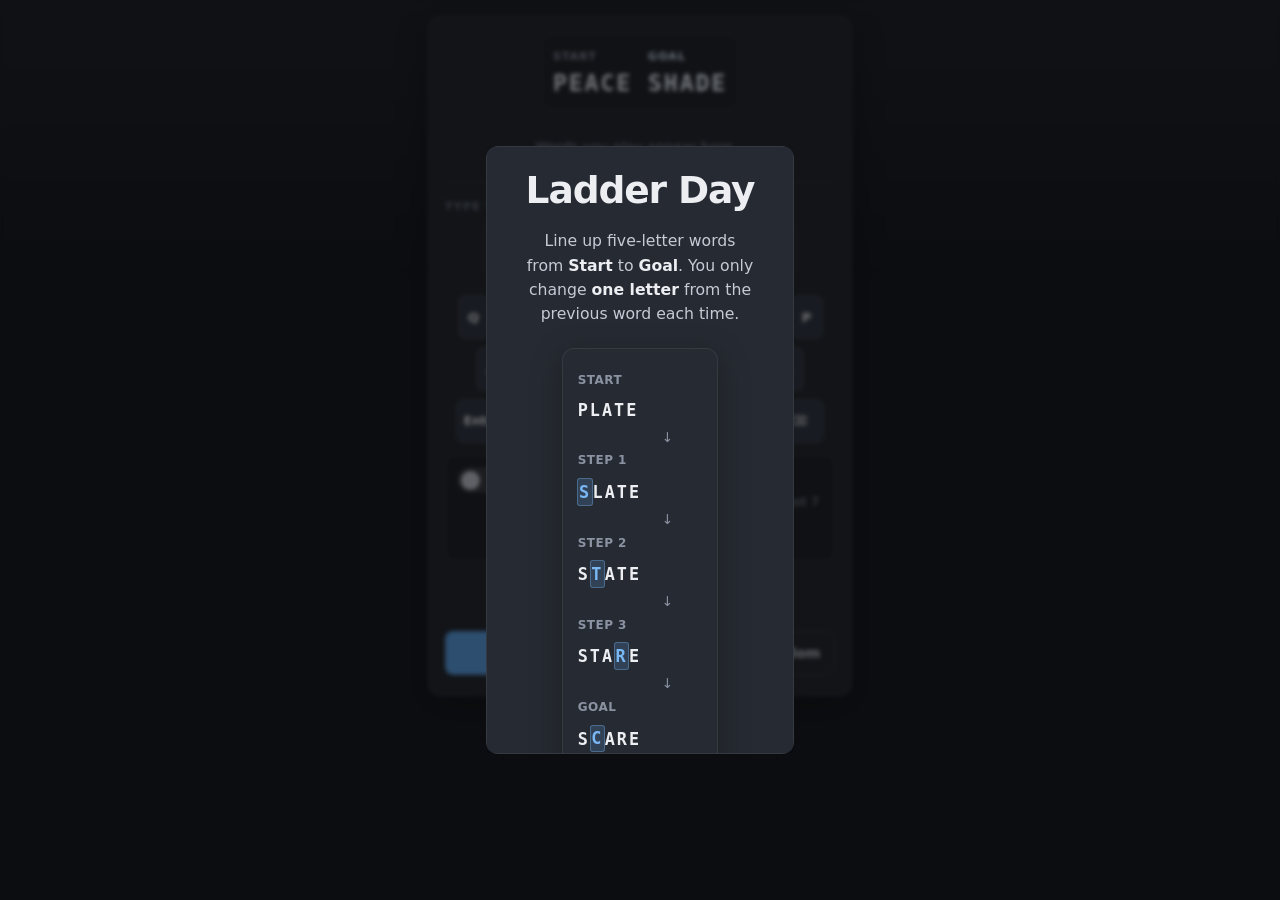
==== commit 3f984a6f: "Ladder Day: welcome modal on one page, tighter layout, and deploy extras. Move the intro into a nati" ====
--- a/ladderday/index.html
+++ b/ladderday/index.html
@@ -10,21 +10,13 @@
     <meta name="color-scheme" content="dark" />
     <meta
       name="description"
-      content="Ladder Day: tweak one letter from the last word each hop — real words only — hop your way to the goal."
+      content="Ladder Day — five-letter words from Start to Goal, one letter flips each time. Example in a quick overlay, then play."
     />
     <title>Ladder Day</title>
     <link rel="stylesheet" href="css/style.css" />
   </head>
   <body>
     <main>
-      <header class="page-header">
-        <h1>Ladder Day</h1>
-        <p class="lede">
-          Tiptoe up the ladder: change <strong>one letter</strong> from the <strong>previous</strong> word each hop, and keep it to
-          <strong>real words</strong> only. Keep hopping until you land on the <strong>goal</strong>.
-        </p>
-      </header>
-
       <section class="panel" aria-label="Ladder puzzle">
         <div class="panel-section">
           <div id="puzzle-anchors" class="puzzle-anchors" aria-label="Start and goal words"></div>
@@ -33,26 +25,11 @@
 
         <div class="panel-section input-section">
           <h2 id="typing-heading" class="section-label" tabindex="-1">Type the next word</h2>
-          <div id="current-entry" class="current-entry">
-            <div id="current-row" class="row current-wrap" role="group" aria-label="Current typing"></div>
-            <input
-              id="word-input"
-              class="word-input"
-              type="text"
-              inputmode="text"
-              maxlength="5"
-              enterkeyhint="go"
-              autocapitalize="characters"
-              autocomplete="off"
-              autocorrect="off"
-              spellcheck="false"
-              aria-label="Your next five-letter word — use your device keyboard"
-            />
-          </div>
+          <div id="current-row" class="row current-wrap" role="group" aria-label="Current typing"></div>
           <div id="keyboard" class="keyboard" aria-label="On-screen keyboard"></div>
         </div>
 
-        <p id="status" class="status" role="status" aria-live="polite"></p>
+        <p id="status" class="status hidden" role="status" aria-live="polite"></p>
 
         <div class="difficult-row">
           <button
@@ -84,6 +61,122 @@
         </div>
       </section>
     </main>
+
+    <dialog id="welcome-modal" class="welcome-modal" aria-labelledby="welcome-title">
+      <div class="welcome-modal__surface">
+        <div class="welcome-modal__scroll">
+          <header class="intro-header intro-header--splash">
+            <h1 id="welcome-title">Ladder Day</h1>
+            <p class="landing-hook">
+              Line up five-letter words from <strong>Start</strong> to <strong>Goal</strong>. You only change
+              <strong>one letter</strong> from the previous word each time.
+            </p>
+          </header>
+
+          <section class="intro-panel intro-panel--splash" aria-label="Example ladder">
+            <ol class="intro-chain">
+              <li class="intro-step">
+                <span class="intro-label">Start</span>
+                <span class="intro-word">PLATE</span>
+              </li>
+              <li class="intro-step intro-step--arrow" aria-hidden="true"><span class="intro-arrow">↓</span></li>
+              <li class="intro-step">
+                <span class="intro-label">Step 1</span>
+                <span class="intro-word"><span class="intro-chg">S</span>LATE</span>
+              </li>
+              <li class="intro-step intro-step--arrow" aria-hidden="true"><span class="intro-arrow">↓</span></li>
+              <li class="intro-step">
+                <span class="intro-label">Step 2</span>
+                <span class="intro-word">S<span class="intro-chg">T</span>ATE</span>
+              </li>
+              <li class="intro-step intro-step--arrow" aria-hidden="true"><span class="intro-arrow">↓</span></li>
+              <li class="intro-step">
+                <span class="intro-label">Step 3</span>
+                <span class="intro-word">STA<span class="intro-chg">R</span>E</span>
+              </li>
+              <li class="intro-step intro-step--arrow" aria-hidden="true"><span class="intro-arrow">↓</span></li>
+              <li class="intro-step">
+                <span class="intro-label">Goal</span>
+                <span class="intro-word">S<span class="intro-chg">C</span>ARE</span>
+              </li>
+            </ol>
+
+            <figure class="intro-recording" id="intro-recording" hidden>
+              <video
+                id="intro-howto-video"
+                class="intro-recording__video"
+                controls
+                playsinline
+                preload="metadata"
+                width="960"
+                height="540"
+              >
+                <source src="media/how-to.webm" type="video/webm" />
+                <source src="media/how-to.mp4" type="video/mp4" />
+              </video>
+              <figcaption class="intro-recording-cap">
+                Screen recording from <code>ladderday/media/</code> (optional).
+              </figcaption>
+            </figure>
+          </section>
+
+          <p class="intro-cta-wrap">
+            <button type="button" id="welcome-play" class="intro-play">Play</button>
+          </p>
+        </div>
+      </div>
+    </dialog>
+
     <script type="module" src="js/app.js"></script>
+    <script>
+      (function () {
+        var dialog = document.getElementById("welcome-modal");
+        var main = document.querySelector("main");
+        var playBtn = document.getElementById("welcome-play");
+        var typing = document.getElementById("typing-heading");
+
+        function setMainInert(on) {
+          if (main) main.inert = !!on;
+        }
+
+        function openWelcome() {
+          if (!dialog) return;
+          setMainInert(true);
+          dialog.showModal();
+        }
+
+        function closeWelcome() {
+          if (dialog) dialog.close();
+        }
+
+        if (playBtn) playBtn.addEventListener("click", closeWelcome);
+
+        if (dialog) {
+          dialog.addEventListener("close", function () {
+            setMainInert(false);
+            if (typing && typeof typing.focus === "function") {
+              typing.focus({ preventScroll: true });
+            }
+          });
+        }
+
+        var skipWelcome = location.search.length > 0 || location.hash.length > 0;
+        if (!skipWelcome) openWelcome();
+
+        var wrap = document.getElementById("intro-recording");
+        var video = document.getElementById("intro-howto-video");
+        if (wrap && video) {
+          function showRecording() {
+            wrap.removeAttribute("hidden");
+          }
+          function removeRecording() {
+            wrap.remove();
+          }
+          video.addEventListener("loadeddata", showRecording, { once: true });
+          video.addEventListener("error", removeRecording, { once: true });
+          video.load();
+        }
+      })();
+    </script>
   </body>
 </html>
--- a/ladderday/css/style.css
+++ b/ladderday/css/style.css
@@ -83,18 +83,6 @@
     max(1.5rem, env(safe-area-inset-bottom)) max(0.75rem, env(safe-area-inset-right));
 }
 
-.page-header {
-  margin-bottom: 1.35rem;
-}
-
-.page-header h1 {
-  font-size: clamp(1.35rem, 4vw, 1.6rem);
-  font-weight: 700;
-  letter-spacing: -0.02em;
-  margin: 0 0 0.5rem;
-  color: var(--text);
-}
-
 .lede {
   margin: 0;
   font-size: 0.95rem;
@@ -106,6 +94,24 @@
 .lede strong {
   color: var(--text);
   font-weight: 600;
+}
+
+.lede-link {
+  color: var(--accent);
+  font-weight: 600;
+  text-decoration: none;
+  white-space: nowrap;
+}
+
+.lede-link:hover {
+  color: var(--accent-hover);
+  text-decoration: underline;
+}
+
+.lede-link:focus-visible {
+  outline: 2px solid var(--accent);
+  outline-offset: 2px;
+  border-radius: 2px;
 }
 
 .panel {
@@ -124,9 +130,13 @@
 
 .puzzle-anchors {
   display: grid;
-  grid-template-columns: 1fr 1fr;
+  grid-template-columns: auto auto;
+  justify-content: center;
+  width: fit-content;
+  max-width: 100%;
+  margin-inline: auto;
   gap: 0.65rem 1rem;
-  margin: 0 0 0.65rem;
+  margin-bottom: 0.65rem;
   padding: 0.75rem 0.65rem;
   border-radius: var(--radius-sm);
   background: var(--bg-elevated);
@@ -178,6 +188,8 @@
 @media (max-width: 360px) {
   .puzzle-anchors {
     grid-template-columns: 1fr;
+    width: 100%;
+    justify-content: stretch;
   }
 }
 
@@ -282,12 +294,6 @@
   border-top: 1px solid var(--panel-border);
 }
 
-.current-entry {
-  position: relative;
-  width: 100%;
-  max-width: 100%;
-}
-
 .row {
   display: flex;
   width: 100%;
@@ -334,55 +340,6 @@
   border-color: rgba(240, 160, 168, 0.55);
   background: var(--error-muted);
   color: var(--error);
-}
-
-/* Narrow viewports: system keyboard; hide on-screen QWERTY; invisible input over tiles */
-.word-input {
-  display: none;
-}
-
-@media (max-width: 639px) {
-  .keyboard {
-    display: none !important;
-  }
-
-  .current-entry {
-    cursor: pointer;
-  }
-
-  .current-entry .word-input {
-    display: block;
-    position: absolute;
-    left: 0;
-    top: 0;
-    right: 0;
-    bottom: 0;
-    width: 100%;
-    height: 100%;
-    margin: 0;
-    padding: 0;
-    border: none;
-    border-radius: var(--radius-sm);
-    opacity: 0;
-    color: transparent;
-    caret-color: transparent;
-    background: transparent;
-    z-index: 2;
-    font-size: 1rem;
-    min-height: 2.75rem;
-    box-sizing: border-box;
-  }
-
-  .current-entry:focus-within .current-wrap {
-    outline: 2px solid var(--accent);
-    outline-offset: 3px;
-    border-radius: var(--radius-sm);
-  }
-
-  .current-entry .word-input:disabled {
-    cursor: not-allowed;
-    pointer-events: none;
-  }
 }
 
 .keyboard {
@@ -718,3 +675,203 @@
     padding: 0.5rem 0.45rem;
   }
 }
+
+/* ——— Welcome modal (index.html) + optional recording ——— */
+.welcome-modal .intro-header--splash {
+  text-align: center;
+  margin-bottom: 1.35rem;
+}
+
+.welcome-modal .intro-header--splash h1 {
+  font-size: clamp(1.85rem, 6.5vw, 2.35rem);
+  margin: 0;
+  letter-spacing: -0.03em;
+}
+
+.landing-hook {
+  margin: 0.65rem auto 0;
+  max-width: 28ch;
+  font-size: 0.98rem;
+  line-height: 1.55;
+  color: var(--text-soft);
+  text-wrap: balance;
+}
+
+.landing-hook strong {
+  color: var(--text);
+  font-weight: 600;
+}
+
+.welcome-modal .intro-panel--splash {
+  margin-bottom: 0.5rem;
+  width: fit-content;
+  max-width: 100%;
+  margin-inline: auto;
+}
+
+.intro-panel {
+  background: var(--panel);
+  border-radius: var(--radius);
+  padding: 1rem 0.95rem 1.1rem;
+  border: 1px solid var(--panel-border);
+  box-shadow: var(--shadow);
+  margin-bottom: 1rem;
+}
+
+.intro-chain {
+  --intro-label-col: 4.5rem;
+  --intro-label-word-gap: 0.75rem;
+  list-style: none;
+  margin: 0;
+  padding: 0;
+}
+
+.intro-step {
+  display: flex;
+  flex-wrap: wrap;
+  align-items: baseline;
+  gap: 0.5rem 0.75rem;
+  margin: 0;
+  padding: 0.35rem 0;
+}
+
+.intro-step--arrow {
+  justify-content: flex-start;
+  align-items: center;
+  padding: 0.1rem 0 0.1rem calc(var(--intro-label-col) + var(--intro-label-word-gap));
+}
+
+.intro-arrow {
+  color: var(--muted);
+  font-size: 0.85rem;
+  line-height: 1;
+}
+
+.intro-label {
+  flex: 0 0 var(--intro-label-col);
+  font-size: 0.75rem;
+  font-weight: 600;
+  text-transform: uppercase;
+  letter-spacing: 0.04em;
+  color: var(--muted);
+}
+
+.intro-word {
+  font-family: var(--mono);
+  font-size: 1.05rem;
+  font-weight: 600;
+  letter-spacing: 0.12em;
+  color: var(--text);
+}
+
+.intro-chg {
+  display: inline-block;
+  padding: 0.05em 0.1em;
+  margin: 0 -0.02em;
+  border-radius: 3px;
+  background: var(--accent-muted);
+  color: var(--accent-hover);
+  box-shadow: inset 0 0 0 1px rgba(122, 184, 245, 0.35);
+}
+
+.intro-cta-wrap {
+  margin: 1.25rem 0 0;
+  text-align: center;
+}
+
+.intro-play {
+  display: inline-flex;
+  align-items: center;
+  justify-content: center;
+  min-height: 2.75rem;
+  padding: 0.65rem 1.1rem;
+  border-radius: var(--radius-sm);
+  font-family: var(--font);
+  font-weight: 600;
+  font-size: 0.875rem;
+  text-decoration: none;
+  line-height: 1.2;
+  background: var(--accent);
+  color: var(--accent-ink);
+  border: 1px solid rgba(0, 0, 0, 0.12);
+}
+
+.intro-play:hover {
+  background: var(--accent-hover);
+}
+
+.intro-play:focus-visible {
+  outline: 2px solid var(--accent);
+  outline-offset: 3px;
+}
+
+/* Splash: full-text example + optional screen recording */
+.intro-recording {
+  margin: 1rem 0 0;
+}
+
+.intro-recording__video {
+  display: block;
+  width: 100%;
+  height: auto;
+  max-height: min(70vh, 28rem);
+  border-radius: var(--radius-sm);
+  background: #000;
+  border: 1px solid var(--panel-border);
+}
+
+.intro-recording-cap {
+  margin: 0.45rem 0 0;
+  font-size: 0.78rem;
+  color: var(--muted);
+  line-height: 1.45;
+}
+
+.intro-recording-cap code {
+  font-size: 0.85em;
+  color: var(--text-soft);
+}
+
+/* Welcome dialog — width hugs content so the example card isn’t a wide empty strip */
+.welcome-modal {
+  margin: auto;
+  padding: 0;
+  border: none;
+  width: fit-content;
+  max-width: min(22rem, calc(100vw - 1.5rem));
+  color: inherit;
+  background: transparent;
+}
+
+.welcome-modal::backdrop {
+  background: rgba(0, 0, 0, 0.52);
+  -webkit-backdrop-filter: blur(2px);
+  backdrop-filter: blur(2px);
+}
+
+.welcome-modal__surface {
+  border-radius: var(--radius);
+  overflow: hidden;
+  box-shadow: var(--shadow);
+  width: fit-content;
+  max-width: 100%;
+}
+
+.welcome-modal__scroll {
+  max-height: min(85dvh, 38rem);
+  overflow-y: auto;
+  padding: max(0.85rem, env(safe-area-inset-top)) max(0.85rem, env(safe-area-inset-right))
+    max(0.95rem, env(safe-area-inset-bottom)) max(0.85rem, env(safe-area-inset-left));
+  background: var(--panel);
+  border: 1px solid var(--panel-border);
+  width: fit-content;
+  max-width: 100%;
+  box-sizing: border-box;
+}
+
+button.intro-play {
+  font: inherit;
+  appearance: none;
+  -webkit-appearance: none;
+  cursor: pointer;
+}
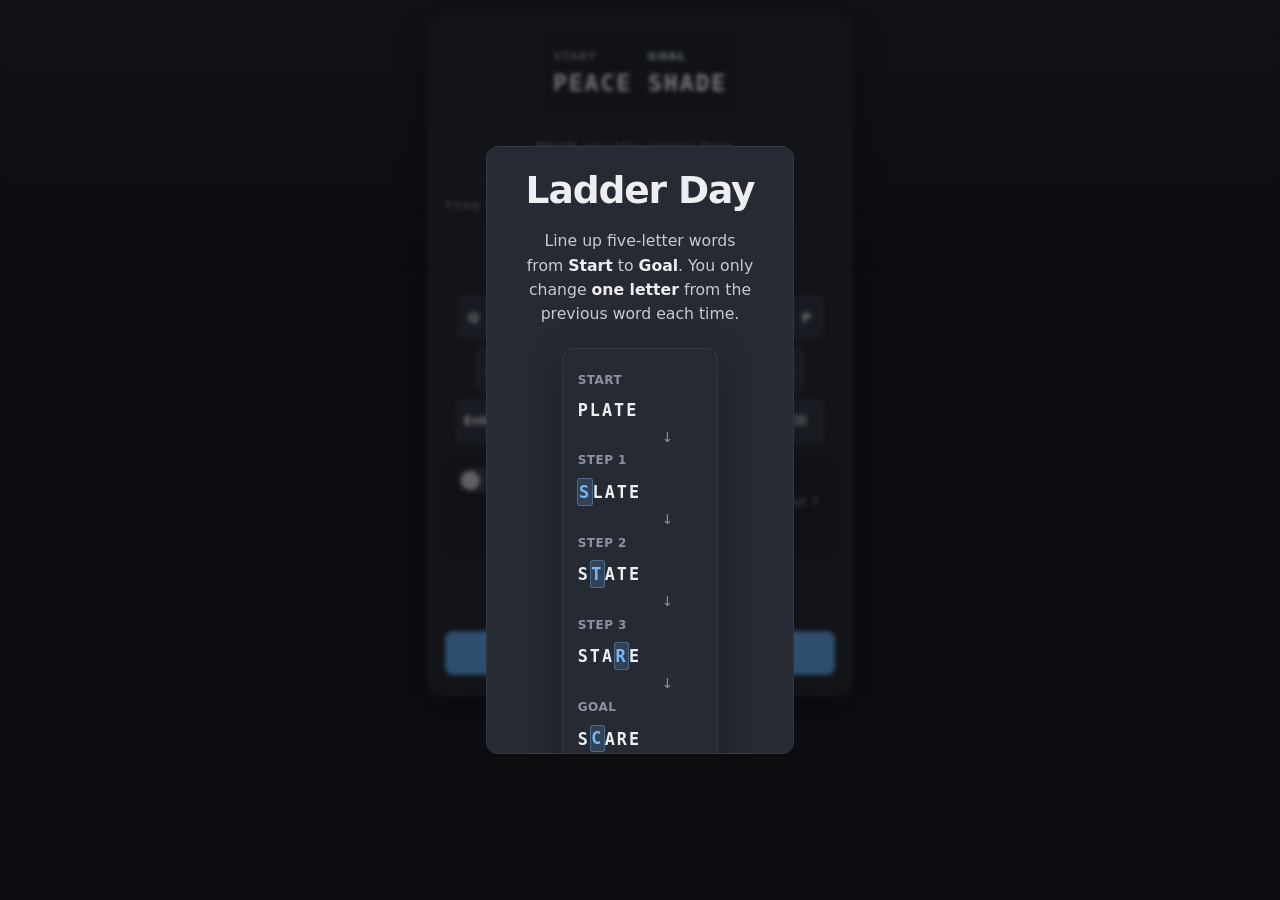
==== commit 4a5b1c1f: "Ladder Day: drop Today button, style Random as primary, compact welcome on phones. Daily puzzle stil" ====
--- a/ladderday/index.html
+++ b/ladderday/index.html
@@ -54,10 +54,7 @@
         <div class="actions">
           <button type="button" id="btn-copy" class="secondary hidden">Copy result</button>
           <button type="button" id="btn-undo" class="secondary">Undo last step</button>
-          <div class="actions-row">
-            <button type="button" id="btn-today" class="primary">Today’s ladder</button>
-            <button type="button" id="btn-practice" class="secondary tight">Random</button>
-          </div>
+          <button type="button" id="btn-practice" class="primary">Random</button>
         </div>
       </section>
     </main>
--- a/ladderday/css/style.css
+++ b/ladderday/css/style.css
@@ -540,15 +540,6 @@
   margin-top: 1rem;
 }
 
-.actions-row {
-  display: flex;
-  gap: 8px;
-}
-
-.actions-row .primary {
-  flex: 1;
-}
-
 .actions button {
   padding: 0.65rem 0.85rem;
   border-radius: var(--radius-sm);
@@ -581,12 +572,6 @@
 .actions button.secondary:hover {
   background: rgba(255, 255, 255, 0.05);
   color: var(--text);
-}
-
-.actions button.secondary.tight {
-  flex: 0 0 auto;
-  min-width: 5.5rem;
-  min-height: 2.75rem;
 }
 
 .actions button:focus-visible {
@@ -875,3 +860,103 @@
   -webkit-appearance: none;
   cursor: pointer;
 }
+
+/* Phones / short viewports: keep welcome modal one screen without long inner scroll */
+@media (max-width: 520px) {
+  .welcome-modal__scroll {
+    max-height: min(92svh, 100dvh - 0.75rem);
+    padding: max(0.45rem, env(safe-area-inset-top)) max(0.45rem, env(safe-area-inset-right))
+      max(0.55rem, env(safe-area-inset-bottom)) max(0.45rem, env(safe-area-inset-left));
+    overflow-y: auto;
+    -webkit-overflow-scrolling: touch;
+    overscroll-behavior: contain;
+  }
+
+  .welcome-modal .intro-header--splash {
+    margin-bottom: 0.55rem;
+  }
+
+  .welcome-modal .intro-header--splash h1 {
+    font-size: 1.35rem;
+    letter-spacing: -0.02em;
+  }
+
+  .welcome-modal .landing-hook {
+    margin-top: 0.3rem;
+    font-size: 0.84rem;
+    line-height: 1.38;
+    max-width: 32ch;
+  }
+
+  .welcome-modal .intro-panel--splash {
+    padding: 0.45rem 0.4rem 0.55rem;
+    margin-bottom: 0.3rem;
+  }
+
+  .welcome-modal .intro-chain {
+    --intro-label-col: 3.45rem;
+    --intro-label-word-gap: 0.4rem;
+  }
+
+  .welcome-modal .intro-step {
+    padding: 0.08rem 0;
+    gap: 0.2rem 0.4rem;
+  }
+
+  .welcome-modal .intro-step--arrow {
+    padding-top: 0;
+    padding-bottom: 0;
+  }
+
+  .welcome-modal .intro-label {
+    font-size: 0.6rem;
+    letter-spacing: 0.03em;
+  }
+
+  .welcome-modal .intro-word {
+    font-size: 0.84rem;
+    letter-spacing: 0.06em;
+  }
+
+  .welcome-modal .intro-chg {
+    padding: 0.02em 0.06em;
+  }
+
+  .welcome-modal .intro-recording {
+    margin-top: 0.35rem;
+  }
+
+  .welcome-modal .intro-recording__video {
+    max-height: min(20svh, 9rem);
+  }
+
+  .welcome-modal .intro-recording-cap {
+    margin-top: 0.3rem;
+    font-size: 0.72rem;
+  }
+
+  .welcome-modal .intro-cta-wrap {
+    margin-top: 0.45rem;
+  }
+
+  .welcome-modal .intro-play {
+    min-height: 2.35rem;
+    padding: 0.45rem 0.85rem;
+    font-size: 0.82rem;
+  }
+}
+
+@media (max-width: 520px) and (max-height: 640px) {
+  .welcome-modal .intro-header--splash h1 {
+    font-size: 1.2rem;
+  }
+
+  .welcome-modal .landing-hook {
+    font-size: 0.8rem;
+    line-height: 1.32;
+  }
+
+  .welcome-modal .intro-word {
+    font-size: 0.8rem;
+  }
+}
